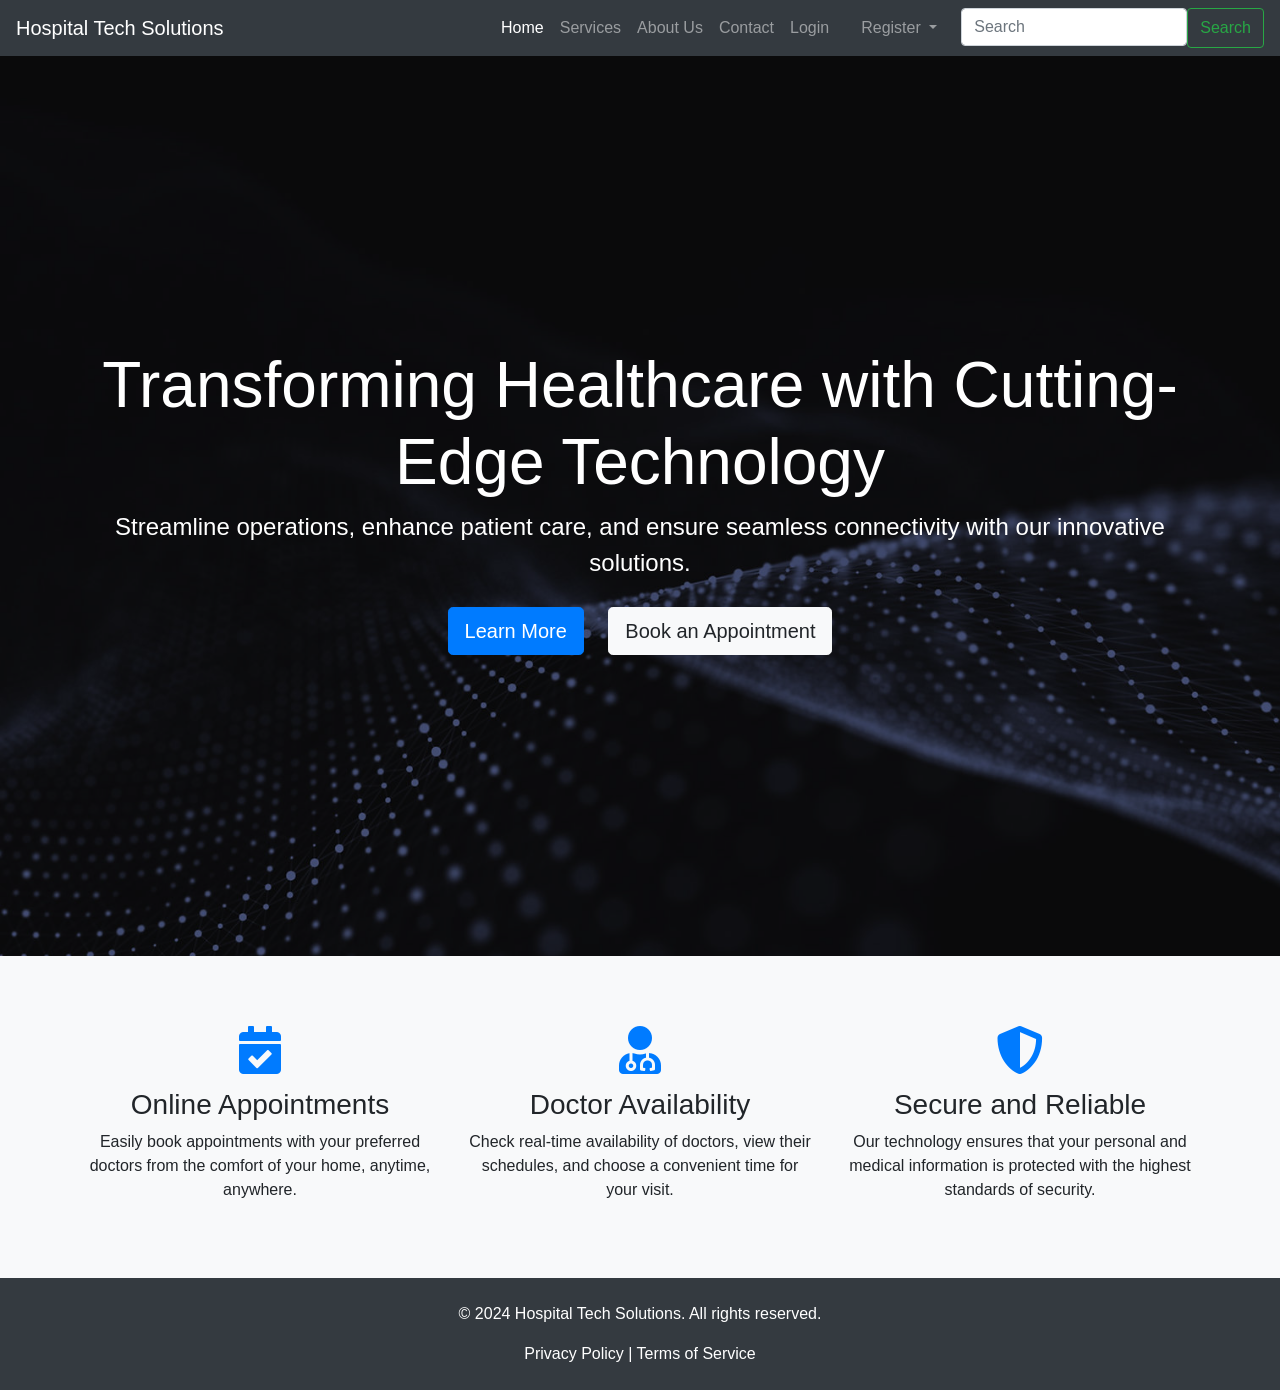
==== html/index.html @ 98bf96f2 "initial setup and added some webpages." ====
<!DOCTYPE html>
<html lang="en">
<head>
    <meta charset="UTF-8">
    <meta name="viewport" content="width=device-width, initial-scale=1.0">
    <title>Hospital Tech Solutions</title>
    <link href="https://maxcdn.bootstrapcdn.com/bootstrap/4.5.2/css/bootstrap.min.css" rel="stylesheet">
    <link rel="stylesheet" href="https://cdnjs.cloudflare.com/ajax/libs/font-awesome/5.15.4/css/all.min.css">
    <link rel="stylesheet" href="../css/index.css">
</head>
<body>
    <nav class="navbar navbar-expand-lg navbar-dark bg-dark fixed-top">
        <a class="navbar-brand" href="#">Hospital Tech Solutions</a>
        <button class="navbar-toggler" type="button" data-toggle="collapse" data-target="#navbarNav" aria-controls="navbarNav" aria-expanded="false" aria-label="Toggle navigation">
            <span class="navbar-toggler-icon"></span>
        </button>
        <div class="collapse navbar-collapse" id="navbarNav">
            <ul class="navbar-nav ml-auto">
                <li class="nav-item active">
                    <a class="nav-link" href="../html/index.html">Home</a>
                </li>
                <li class="nav-item">
                    <a class="nav-link" href="#">Services</a>
                </li>
                <li class="nav-item">
                    <a class="nav-link" href="../html/aboutUs.html">About Us</a>
                </li>
                <li class="nav-item">
                    <a class="nav-link" href="../html/contact.html">Contact</a>
                </li>
                <li class="nav-item">
                    <a class="nav-link" href="../html/login.html">Login</a>
                </li>
                <li class="nav-item dropdown mx-3">
                    <a class="nav-link dropdown-toggle" href="#" role="button" data-bs-toggle="dropdown" aria-expanded="false">
                        Register
                    </a>
                    <ul class="dropdown-menu">
                      <li><a class="dropdown-item" href="../html/patientRegistration.html">Patient Registration</a></li>
                      <li><hr class="dropdown-divider"></li>
                      <li><a class="dropdown-item" href="../html/doctorRegistration.html">Doctor Registration</a></li>
                    </ul>
                  </li>
                  <form class="d-flex" role="search">
                    <input class="form-control me-2" type="search" placeholder="Search" aria-label="Search">
                    <button class="btn btn-outline-success" type="submit">Search</button>
                  </form>
            </ul>
        </div>
    </nav>

    <header class="hero-section">
        <div class="hero-overlay"></div>
        <div class="container hero-content">
            <h1>Transforming Healthcare with Cutting-Edge Technology</h1>
            <p class="lead">Streamline operations, enhance patient care, and ensure seamless connectivity with our innovative solutions.</p>
            <a href="#" class="btn btn-primary btn-lg cta-button">Learn More</a>
            <a href="#" class="btn btn-light btn-lg cta-button">Book an Appointment</a>
        </div>
    </header>

    <section class="features-icons bg-light text-center">
        <div class="container">
            <div class="row">
                <div class="col-lg-4">
                    <div class="feature-icon">
                        <i class="fas fa-calendar-check"></i>
                    </div>
                    <h3>Online Appointments</h3>
                    <p>Easily book appointments with your preferred doctors from the comfort of your home, anytime, anywhere.</p>
                </div>
                <div class="col-lg-4">
                    <div class="feature-icon">
                        <i class="fas fa-user-md"></i>
                    </div>
                    <h3>Doctor Availability</h3>
                    <p>Check real-time availability of doctors, view their schedules, and choose a convenient time for your visit.</p>
                </div>
                <div class="col-lg-4">
                    <div class="feature-icon">
                        <i class="fas fa-shield-alt"></i>
                    </div>
                    <h3>Secure and Reliable</h3>
                    <p>Our technology ensures that your personal and medical information is protected with the highest standards of security.</p>
                </div>
            </div>
        </div>
    </section>

    <footer class="bg-dark text-white text-center py-4">
        <div class="container">
            <p>&copy; 2024 Hospital Tech Solutions. All rights reserved.</p>
            <a href="#" class="text-white">Privacy Policy</a> | <a href="#" class="text-white">Terms of Service</a>
        </div>
    </footer>

    <script src="https://code.jquery.com/jquery-3.5.1.slim.min.js"></script>
    <script src="https://cdn.jsdelivr.net/npm/@popperjs/core@2.10.2/dist/umd/popper.min.js"></script>
    <script src="https://maxcdn.bootstrapcdn.com/bootstrap/4.5.2/js/bootstrap.min.js"></script>
    <script src="https://cdn.jsdelivr.net/npm/bootstrap@5.3.3/dist/js/bootstrap.bundle.min.js" integrity="sha384-YvpcrYf0tY3lHB60NNkmXc5s9fDVZLESaAA55NDzOxhy9GkcIdslK1eN7N6jIeHz" crossorigin="anonymous"></script>
</body>
</html>
---- css/index.css ----
body {
    padding-top: 56px;
}
.hero-section {
    background: url('../image/bgImage.jpg') no-repeat center center;
    background-size: cover;
    color: #fff;
    height: 100vh;
    display: flex;
    align-items: center;
    text-align: center;
    position: relative;
}
.hero-overlay {
    position: absolute;
    top: 0;
    left: 0;
    width: 100%;
    height: 100%;
    background: rgba(0, 0, 0, 0.5);
}
.hero-content {
    position: relative;
    z-index: 2;
}
.hero-section h1 {
    font-size: 4rem;
}
.hero-section p {
    font-size: 1.5rem;
}
.hero-section a {
    font-size: 1.25rem;
}
.features-icons {
    padding: 60px 0;
}
.feature-icon {
    font-size: 3rem;
    color: #007bff;
}
.cta-button {
    margin: 10px;
}
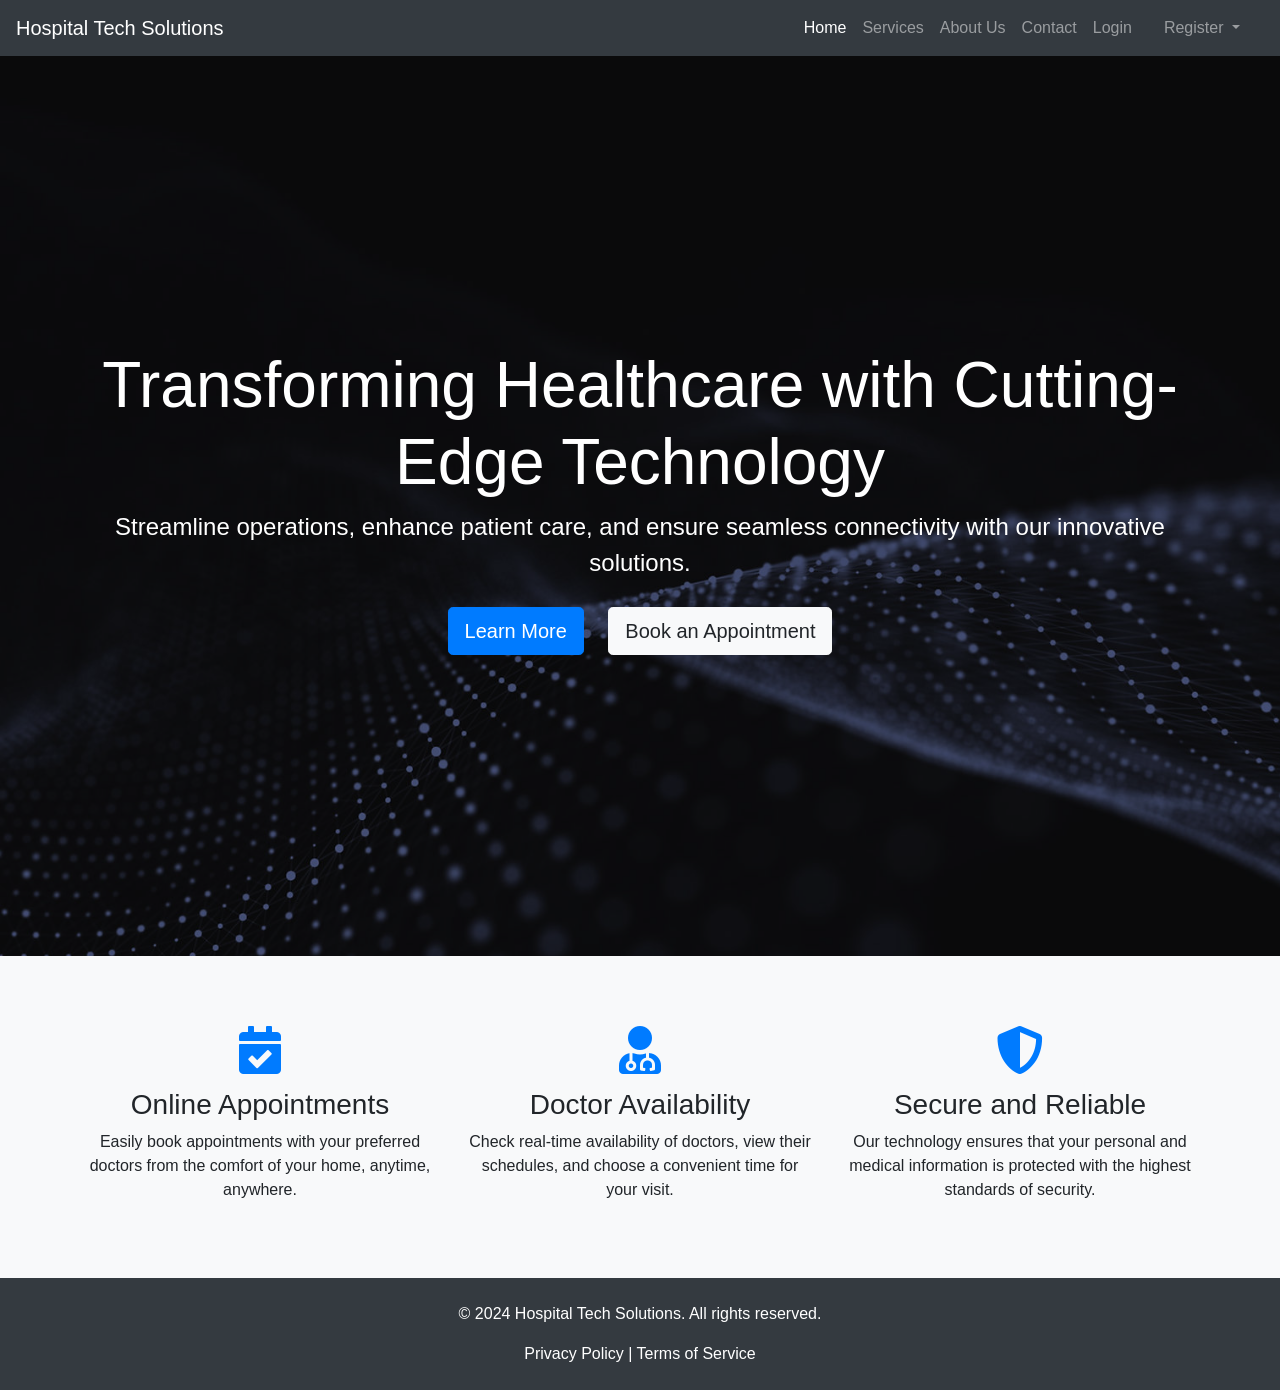
==== commit 1b3b5f1d: "Add book appointment page" ====
--- a/html/index.html
+++ b/html/index.html
@@ -1,5 +1,6 @@
 <!DOCTYPE html>
 <html lang="en">
+
 <head>
     <meta charset="UTF-8">
     <meta name="viewport" content="width=device-width, initial-scale=1.0">
@@ -8,10 +9,12 @@
     <link rel="stylesheet" href="https://cdnjs.cloudflare.com/ajax/libs/font-awesome/5.15.4/css/all.min.css">
     <link rel="stylesheet" href="../css/index.css">
 </head>
+
 <body>
     <nav class="navbar navbar-expand-lg navbar-dark bg-dark fixed-top">
         <a class="navbar-brand" href="#">Hospital Tech Solutions</a>
-        <button class="navbar-toggler" type="button" data-toggle="collapse" data-target="#navbarNav" aria-controls="navbarNav" aria-expanded="false" aria-label="Toggle navigation">
+        <button class="navbar-toggler" type="button" data-toggle="collapse" data-target="#navbarNav"
+            aria-controls="navbarNav" aria-expanded="false" aria-label="Toggle navigation">
             <span class="navbar-toggler-icon"></span>
         </button>
         <div class="collapse navbar-collapse" id="navbarNav">
@@ -32,19 +35,20 @@
                     <a class="nav-link" href="../html/login.html">Login</a>
                 </li>
                 <li class="nav-item dropdown mx-3">
-                    <a class="nav-link dropdown-toggle" href="#" role="button" data-bs-toggle="dropdown" aria-expanded="false">
+                    <a class="nav-link dropdown-toggle" href="#" role="button" data-bs-toggle="dropdown"
+                        aria-expanded="false">
                         Register
                     </a>
                     <ul class="dropdown-menu">
-                      <li><a class="dropdown-item" href="../html/patientRegistration.html">Patient Registration</a></li>
-                      <li><hr class="dropdown-divider"></li>
-                      <li><a class="dropdown-item" href="../html/doctorRegistration.html">Doctor Registration</a></li>
+                        <li><a class="dropdown-item" href="../html/patientRegistration.html">Patient Registration</a>
+                        </li>
+                        <li>
+                            <hr class="dropdown-divider">
+                        </li>
+                        <li><a class="dropdown-item" href="../html/doctorRegistration.html">Doctor Registration</a></li>
                     </ul>
-                  </li>
-                  <form class="d-flex" role="search">
-                    <input class="form-control me-2" type="search" placeholder="Search" aria-label="Search">
-                    <button class="btn btn-outline-success" type="submit">Search</button>
-                  </form>
+                </li>
+
             </ul>
         </div>
     </nav>
@@ -53,7 +57,8 @@
         <div class="hero-overlay"></div>
         <div class="container hero-content">
             <h1>Transforming Healthcare with Cutting-Edge Technology</h1>
-            <p class="lead">Streamline operations, enhance patient care, and ensure seamless connectivity with our innovative solutions.</p>
+            <p class="lead">Streamline operations, enhance patient care, and ensure seamless connectivity with our
+                innovative solutions.</p>
             <a href="#" class="btn btn-primary btn-lg cta-button">Learn More</a>
             <a href="#" class="btn btn-light btn-lg cta-button">Book an Appointment</a>
         </div>
@@ -67,21 +72,24 @@
                         <i class="fas fa-calendar-check"></i>
                     </div>
                     <h3>Online Appointments</h3>
-                    <p>Easily book appointments with your preferred doctors from the comfort of your home, anytime, anywhere.</p>
+                    <p>Easily book appointments with your preferred doctors from the comfort of your home, anytime,
+                        anywhere.</p>
                 </div>
                 <div class="col-lg-4">
                     <div class="feature-icon">
                         <i class="fas fa-user-md"></i>
                     </div>
                     <h3>Doctor Availability</h3>
-                    <p>Check real-time availability of doctors, view their schedules, and choose a convenient time for your visit.</p>
+                    <p>Check real-time availability of doctors, view their schedules, and choose a convenient time for
+                        your visit.</p>
                 </div>
                 <div class="col-lg-4">
                     <div class="feature-icon">
                         <i class="fas fa-shield-alt"></i>
                     </div>
                     <h3>Secure and Reliable</h3>
-                    <p>Our technology ensures that your personal and medical information is protected with the highest standards of security.</p>
+                    <p>Our technology ensures that your personal and medical information is protected with the highest
+                        standards of security.</p>
                 </div>
             </div>
         </div>
@@ -97,6 +105,9 @@
     <script src="https://code.jquery.com/jquery-3.5.1.slim.min.js"></script>
     <script src="https://cdn.jsdelivr.net/npm/@popperjs/core@2.10.2/dist/umd/popper.min.js"></script>
     <script src="https://maxcdn.bootstrapcdn.com/bootstrap/4.5.2/js/bootstrap.min.js"></script>
-    <script src="https://cdn.jsdelivr.net/npm/bootstrap@5.3.3/dist/js/bootstrap.bundle.min.js" integrity="sha384-YvpcrYf0tY3lHB60NNkmXc5s9fDVZLESaAA55NDzOxhy9GkcIdslK1eN7N6jIeHz" crossorigin="anonymous"></script>
+    <script src="https://cdn.jsdelivr.net/npm/bootstrap@5.3.3/dist/js/bootstrap.bundle.min.js"
+        integrity="sha384-YvpcrYf0tY3lHB60NNkmXc5s9fDVZLESaAA55NDzOxhy9GkcIdslK1eN7N6jIeHz"
+        crossorigin="anonymous"></script>
 </body>
-</html>
+
+</html>
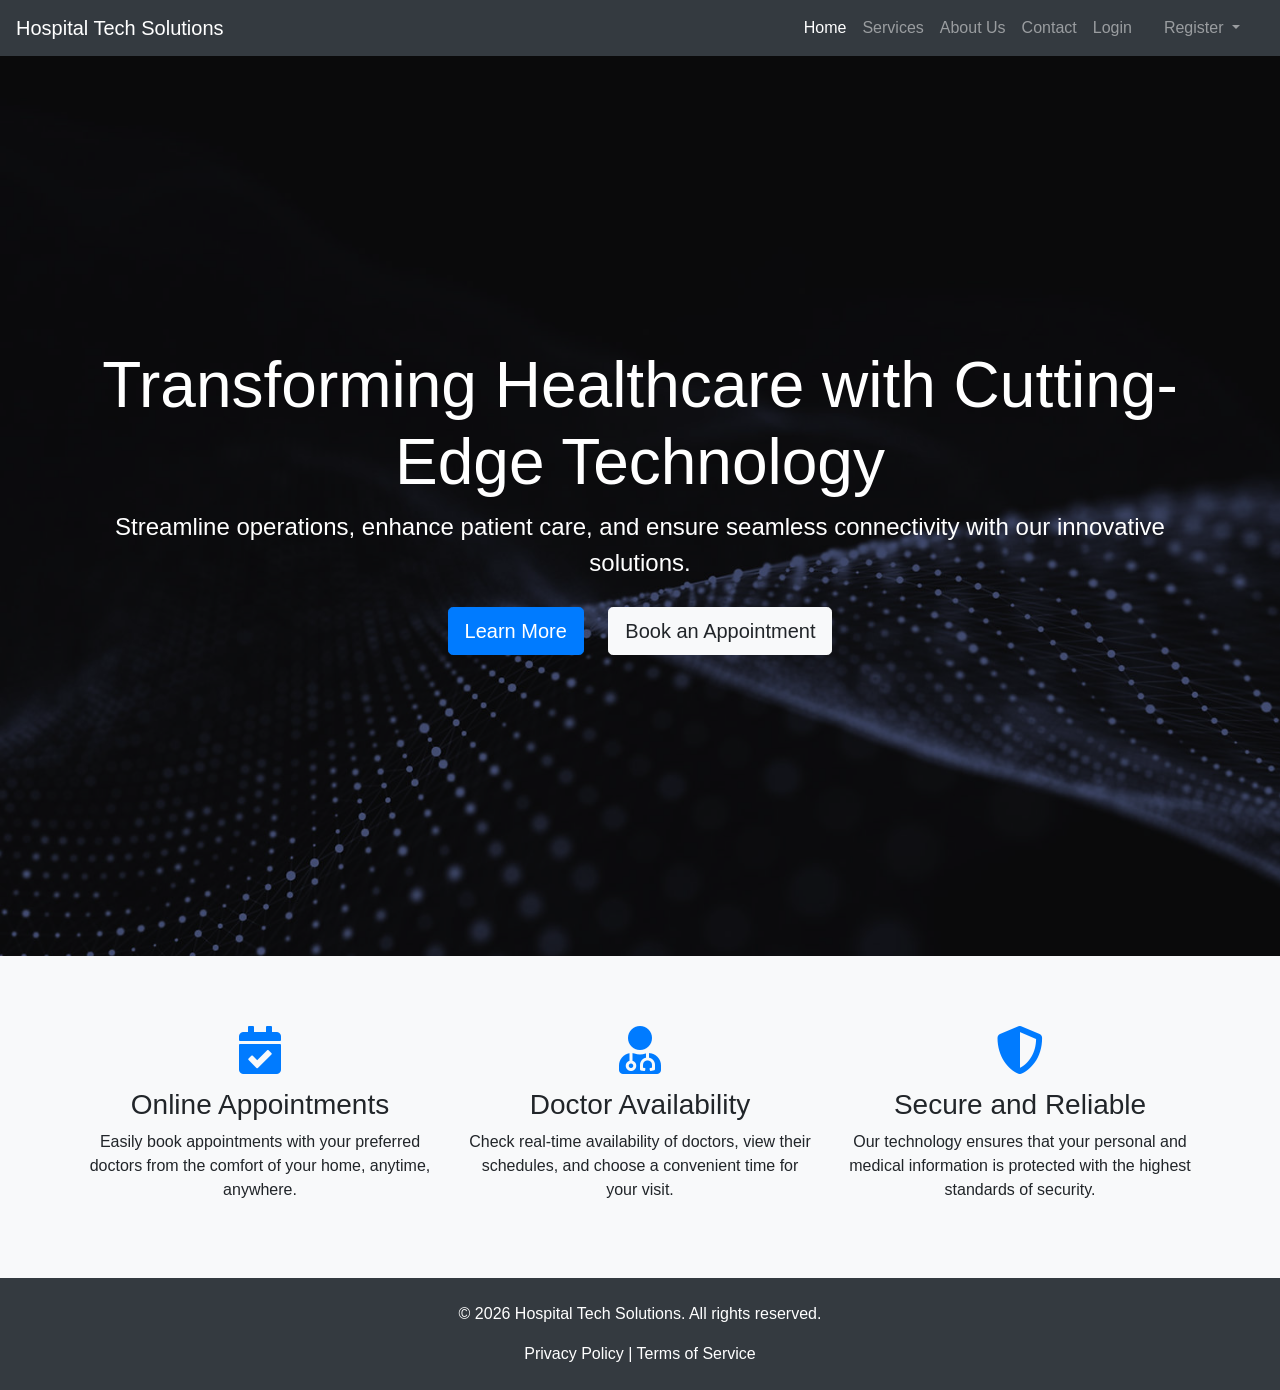
==== commit 0410f3c0: "fix appointment list and book appointment" ====
--- a/html/index.html
+++ b/html/index.html
@@ -97,10 +97,11 @@
 
     <footer class="bg-dark text-white text-center py-4">
         <div class="container">
-            <p>&copy; 2024 Hospital Tech Solutions. All rights reserved.</p>
+            <p>&copy; <span id="year"></span> Hospital Tech Solutions. All rights reserved.</p>
             <a href="#" class="text-white">Privacy Policy</a> | <a href="#" class="text-white">Terms of Service</a>
         </div>
     </footer>
+    <script src="../js/dateTime.js"></script>
 
     <script src="https://code.jquery.com/jquery-3.5.1.slim.min.js"></script>
     <script src="https://cdn.jsdelivr.net/npm/@popperjs/core@2.10.2/dist/umd/popper.min.js"></script>
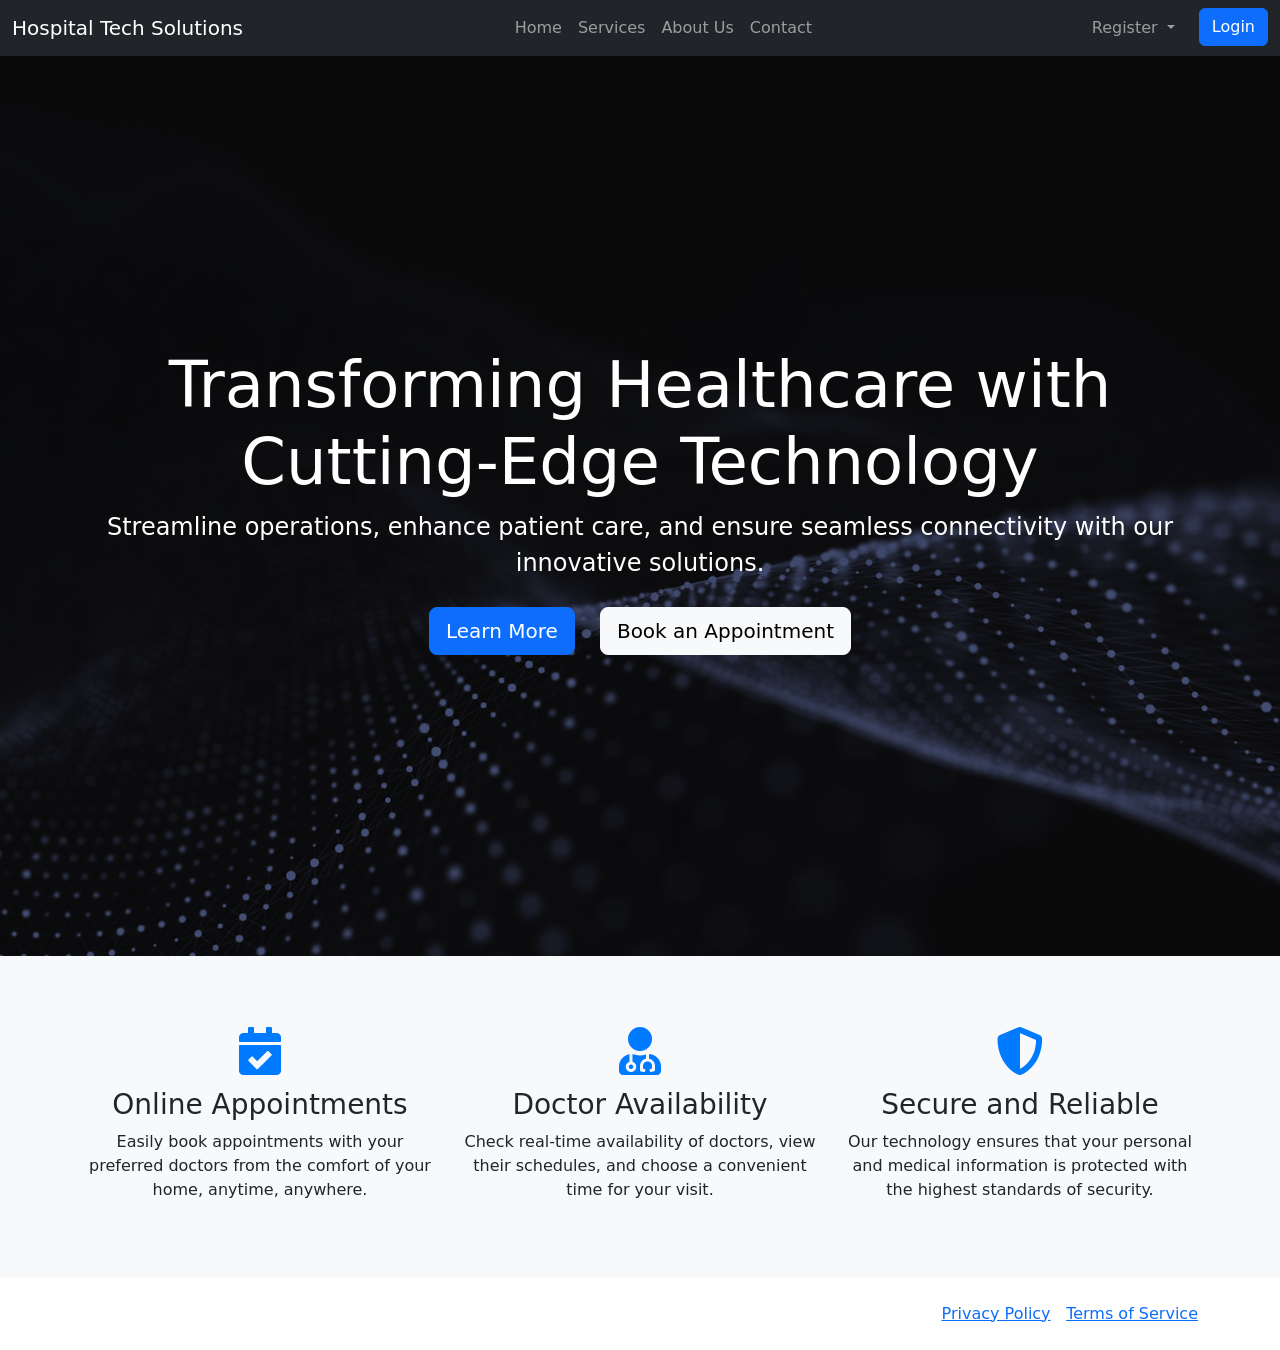
==== commit 70387cb7: "Fix issue with all pages" ====
--- a/html/index.html
+++ b/html/index.html
@@ -5,51 +5,65 @@
     <meta charset="UTF-8">
     <meta name="viewport" content="width=device-width, initial-scale=1.0">
     <title>Hospital Tech Solutions</title>
-    <link href="https://maxcdn.bootstrapcdn.com/bootstrap/4.5.2/css/bootstrap.min.css" rel="stylesheet">
+    <link href="https://cdn.jsdelivr.net/npm/bootstrap@5.3.3/dist/css/bootstrap.min.css" rel="stylesheet"
+        integrity="sha384-QWTKZyjpPEjISv5WaRU9OFeRpok6YctnYmDr5pNlyT2bRjXh0JMhjY6hW+ALEwIH" crossorigin="anonymous">
     <link rel="stylesheet" href="https://cdnjs.cloudflare.com/ajax/libs/font-awesome/5.15.4/css/all.min.css">
     <link rel="stylesheet" href="../css/index.css">
 </head>
 
 <body>
-    <nav class="navbar navbar-expand-lg navbar-dark bg-dark fixed-top">
-        <a class="navbar-brand" href="#">Hospital Tech Solutions</a>
-        <button class="navbar-toggler" type="button" data-toggle="collapse" data-target="#navbarNav"
-            aria-controls="navbarNav" aria-expanded="false" aria-label="Toggle navigation">
-            <span class="navbar-toggler-icon"></span>
-        </button>
-        <div class="collapse navbar-collapse" id="navbarNav">
-            <ul class="navbar-nav ml-auto">
-                <li class="nav-item active">
-                    <a class="nav-link" href="../html/index.html">Home</a>
-                </li>
-                <li class="nav-item">
-                    <a class="nav-link" href="#">Services</a>
-                </li>
-                <li class="nav-item">
-                    <a class="nav-link" href="../html/aboutUs.html">About Us</a>
-                </li>
-                <li class="nav-item">
-                    <a class="nav-link" href="../html/contact.html">Contact</a>
-                </li>
-                <li class="nav-item">
-                    <a class="nav-link" href="../html/login.html">Login</a>
-                </li>
-                <li class="nav-item dropdown mx-3">
-                    <a class="nav-link dropdown-toggle" href="#" role="button" data-bs-toggle="dropdown"
-                        aria-expanded="false">
-                        Register
+    <!--  Navbar -->
+    <nav class="navbar navbar-expand-lg  navbar-dark bg-dark fixed-top">
+        <div class="container-fluid">
+            <a class="navbar-brand" href="#">Hospital Tech Solutions</a>
+            <button class="navbar-toggler" type="button" data-bs-toggle="collapse"
+                data-bs-target="#navbarSupportedContent" aria-controls="navbarSupportedContent" aria-expanded="false"
+                aria-label="Toggle navigation">
+                <span class="navbar-toggler-icon"></span>
+            </button>
+            <div class="collapse navbar-collapse" id="navbarNav">
+                <ul class="navbar-nav mx-auto mb-2 mb-lg-0">
+                    <li class="nav-item active">
+                        <a class="nav-link" href="../html/index.html">Home</a>
+                    </li>
+                    <li class="nav-item">
+                        <a class="nav-link" href="#">Services</a>
+                    </li>
+                    <li class="nav-item">
+                        <a class="nav-link" href="../html/aboutUs.html">About Us</a>
+                    </li>
+                    <li class="nav-item">
+                        <a class="nav-link" href="../html/contact.html">Contact</a>
+                    </li>
+
+
+                </ul>
+
+                <div class="d-flex">
+                    <ul class="navbar-nav">
+                        <li class="nav-item dropdown mx-3">
+                            <a class="nav-link dropdown-toggle" href="#" role="button" data-bs-toggle="dropdown"
+                                aria-expanded="false">
+                                Register
+                            </a>
+                            <ul class="dropdown-menu">
+                                <li><a class="dropdown-item" href="../html/patientRegistration.html">Patient
+                                        Registration</a>
+                                </li>
+                                <li>
+                                    <hr class="dropdown-divider">
+                                </li>
+                                <li><a class="dropdown-item" href="../html/doctorRegistration.html">Doctor
+                                        Registration</a>
+                                </li>
+                            </ul>
+                        </li>
+                    </ul>
+                    <a href="../html/login.html">
+                        <button class="btn btn-primary" type="button">Login</button>
                     </a>
-                    <ul class="dropdown-menu">
-                        <li><a class="dropdown-item" href="../html/patientRegistration.html">Patient Registration</a>
-                        </li>
-                        <li>
-                            <hr class="dropdown-divider">
-                        </li>
-                        <li><a class="dropdown-item" href="../html/doctorRegistration.html">Doctor Registration</a></li>
-                    </ul>
-                </li>
-
-            </ul>
+                </div>
+            </div>
         </div>
     </nav>
 
@@ -95,17 +109,15 @@
         </div>
     </section>
 
-    <footer class="bg-dark text-white text-center py-4">
-        <div class="container">
-            <p>&copy; <span id="year"></span> Hospital Tech Solutions. All rights reserved.</p>
-            <a href="#" class="text-white">Privacy Policy</a> | <a href="#" class="text-white">Terms of Service</a>
+    <footer class="footer-bg text-white py-4">
+        <div class="container d-flex align-items-center justify-content-between">
+            <span>&copy; 2024 Hospital Tech Solutions. All rights reserved.</span>
+            <span>
+                <a href="#">Privacy Policy</a> | <a href="#">Terms of Service</a>
+            </span>
         </div>
     </footer>
     <script src="../js/dateTime.js"></script>
-
-    <script src="https://code.jquery.com/jquery-3.5.1.slim.min.js"></script>
-    <script src="https://cdn.jsdelivr.net/npm/@popperjs/core@2.10.2/dist/umd/popper.min.js"></script>
-    <script src="https://maxcdn.bootstrapcdn.com/bootstrap/4.5.2/js/bootstrap.min.js"></script>
     <script src="https://cdn.jsdelivr.net/npm/bootstrap@5.3.3/dist/js/bootstrap.bundle.min.js"
         integrity="sha384-YvpcrYf0tY3lHB60NNkmXc5s9fDVZLESaAA55NDzOxhy9GkcIdslK1eN7N6jIeHz"
         crossorigin="anonymous"></script>
